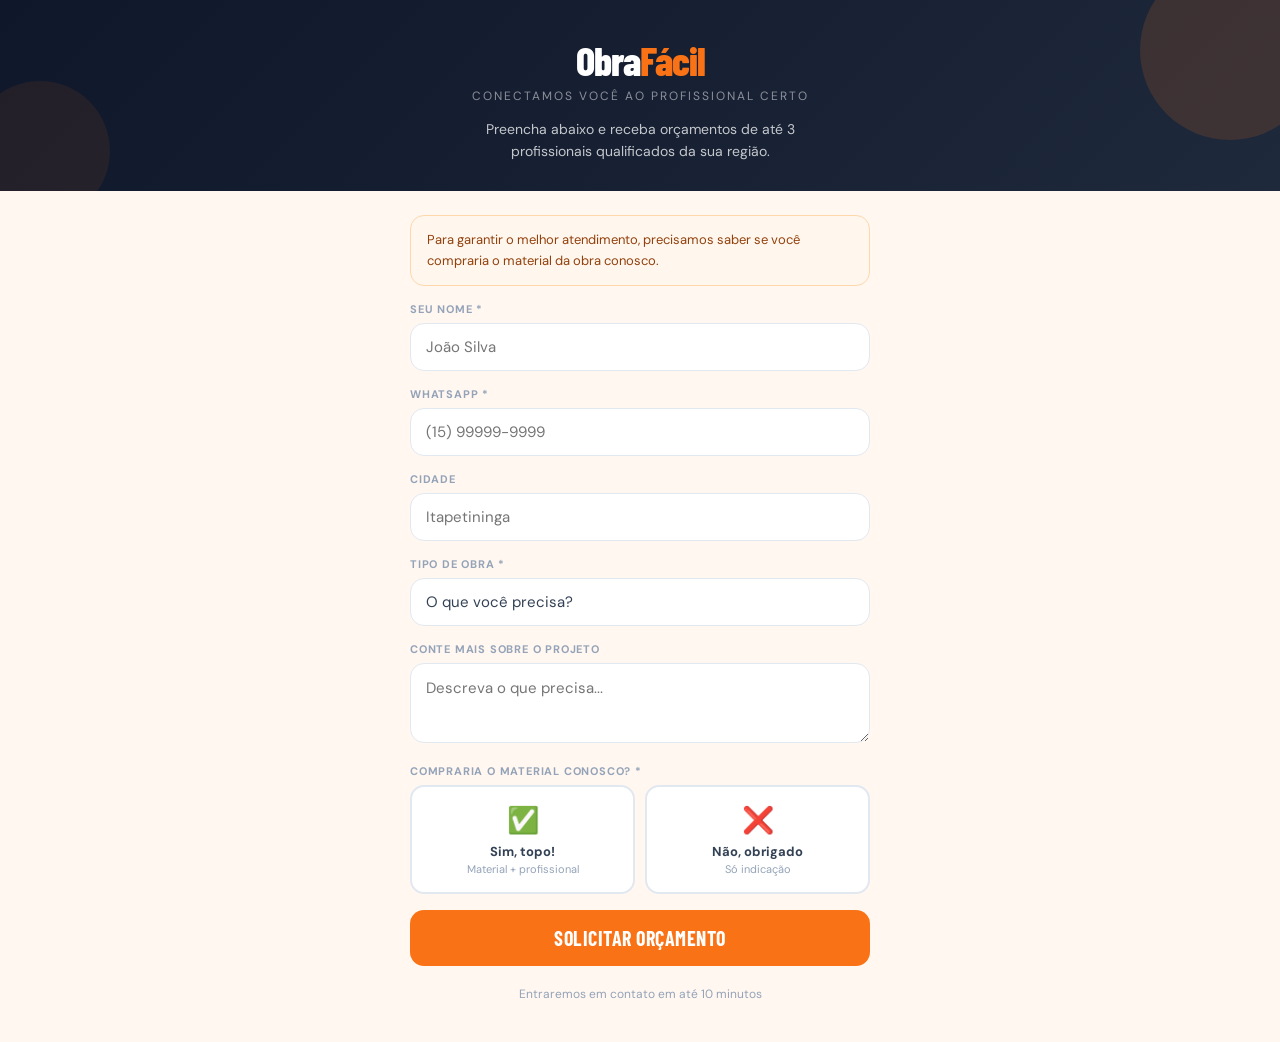
==== cliente.html @ 495074f6 "Rename index.html to cliente.html" ====
<!DOCTYPE html>
<html lang="pt-BR">
<head>
<meta charset="UTF-8">
<meta name="viewport" content="width=device-width, initial-scale=1.0, maximum-scale=1.0, user-scalable=no">
<meta name="mobile-web-app-capable" content="yes">
<meta name="apple-mobile-web-app-capable" content="yes">
<meta name="theme-color" content="#f97316">
<title>ObraFácil — Solicite seu Orçamento</title>
<link href="https://fonts.googleapis.com/css2?family=Barlow+Condensed:wght@600;700;800&family=DM+Sans:wght@400;500;600&display=swap" rel="stylesheet">
<style>
:root{
  --laranja:#f97316;--laranja2:#ea580c;--bg:#fff7f0;--branco:#ffffff;
  --azul:#0f172a;--borda:#e2e8f0;--texto:#334155;--muted:#94a3b8;
  --green:#16a34a;--red:#dc2626;--amber:#d97706;
  --r:14px;--H:'Barlow Condensed',sans-serif;--B:'DM Sans',sans-serif;
}
*{box-sizing:border-box;margin:0;padding:0;-webkit-tap-highlight-color:transparent}
html,body{min-height:100%;background:var(--bg);color:var(--texto);font-family:var(--B)}

/* ── TELAS ── */
.tela{display:none;min-height:100vh;flex-direction:column}
.tela.ativa{display:flex}

/* ══ TELA FORMULARIO ══ */
#tela-form{background:var(--bg)}
.form-hero{background:linear-gradient(135deg,var(--azul) 0%,#1e293b 100%);padding:36px 20px 28px;text-align:center;position:relative;overflow:hidden}
.form-hero::before{content:'';position:absolute;top:-40px;right:-40px;width:180px;height:180px;background:rgba(249,115,22,0.15);border-radius:50%}
.form-hero::after{content:'';position:absolute;bottom:-30px;left:-30px;width:140px;height:140px;background:rgba(249,115,22,0.08);border-radius:50%}
.hero-logo{font-family:var(--H);font-size:40px;font-weight:800;color:#fff;letter-spacing:-1px;position:relative}
.hero-logo span{color:var(--laranja)}
.hero-tag{font-size:12px;color:rgba(255,255,255,0.5);letter-spacing:2px;text-transform:uppercase;margin-top:4px;position:relative}
.hero-desc{font-size:14px;color:rgba(255,255,255,0.75);margin-top:14px;line-height:1.6;position:relative;max-width:320px;margin-left:auto;margin-right:auto}
.form-body{padding:24px 20px 40px;display:flex;flex-direction:column;gap:16px;max-width:500px;margin:0 auto;width:100%}
.fg label{display:block;font-size:11px;font-weight:700;color:var(--muted);text-transform:uppercase;letter-spacing:0.8px;margin-bottom:7px}
.fg input,.fg select,.fg textarea{width:100%;padding:13px 15px;border:1.5px solid var(--borda);border-radius:var(--r);font-size:15px;font-family:var(--B);color:var(--texto);background:var(--branco);transition:border-color 0.2s;-webkit-appearance:none}
.fg input:focus,.fg select:focus,.fg textarea:focus{outline:none;border-color:var(--laranja)}
.fg textarea{resize:vertical;min-height:80px;line-height:1.5}
.fg select option{background:var(--branco)}
.destaque{background:#fff7ed;border:1.5px solid #fed7aa;border-radius:var(--r);padding:14px 16px;font-size:13px;color:#92400e;line-height:1.6}
.opcoes-mat{display:grid;grid-template-columns:1fr 1fr;gap:10px;margin-top:6px}
.opc-btn{padding:16px 10px;border:2px solid var(--borda);border-radius:var(--r);background:var(--branco);cursor:pointer;text-align:center;transition:all 0.2s;font-family:var(--B)}
.opc-btn:active{transform:scale(0.97)}
.opc-btn.sim{border-color:var(--green);background:#f0fdf4}
.opc-btn.nao{border-color:var(--red);background:#fef2f2}
.opc-ico{font-size:26px;display:block;margin-bottom:6px}
.opc-lbl{font-size:13px;font-weight:700;color:var(--texto)}
.opc-sub{font-size:11px;color:var(--muted);margin-top:2px}
.btn-enviar{width:100%;padding:16px;background:var(--laranja);color:#fff;border:none;border-radius:var(--r);font-family:var(--H);font-size:20px;font-weight:700;cursor:pointer;letter-spacing:0.5px;transition:opacity 0.15s,transform 0.1s;display:flex;align-items:center;justify-content:center;gap:10px}
.btn-enviar:active{opacity:0.88;transform:scale(0.98)}
.btn-enviar:disabled{opacity:0.5;cursor:not-allowed}
.msg-err{background:#fef2f2;border:1px solid #fecaca;border-radius:10px;padding:12px 16px;font-size:13px;color:var(--red);font-weight:600;text-align:center;display:none}
.rodape-form{text-align:center;font-size:12px;color:var(--muted);margin-top:4px}

/* ══ TELA SUCESSO ══ */
#tela-ok{background:var(--branco);align-items:center;justify-content:center;padding:32px 24px;text-align:center}
.ok-ico{font-size:72px;margin-bottom:20px;animation:popIn 0.5s cubic-bezier(.2,0,.2,1)}
@keyframes popIn{from{transform:scale(0);opacity:0}to{transform:scale(1);opacity:1}}
.ok-titulo{font-family:var(--H);font-size:36px;font-weight:800;color:var(--azul);margin-bottom:10px}
.ok-desc{font-size:15px;color:var(--muted);line-height:1.7;margin-bottom:28px;max-width:320px}
.ok-card{background:#f0fdf4;border:1.5px solid #86efac;border-radius:18px;padding:20px;margin-bottom:24px;width:100%;max-width:360px;text-align:left}
.ok-card-titulo{font-family:var(--H);font-size:16px;font-weight:700;color:var(--green);margin-bottom:12px}
.ok-step{display:flex;align-items:flex-start;gap:12px;margin-bottom:10px}
.ok-step-num{width:26px;height:26px;background:var(--laranja);border-radius:50%;display:flex;align-items:center;justify-content:center;font-family:var(--H);font-size:14px;font-weight:800;color:#fff;flex-shrink:0}
.ok-step-txt{font-size:13px;color:var(--texto);line-height:1.5;padding-top:3px}
.btn-acomp{display:flex;align-items:center;justify-content:center;gap:8px;width:100%;max-width:360px;padding:15px;background:var(--laranja);color:#fff;border:none;border-radius:var(--r);font-family:var(--H);font-size:18px;font-weight:700;cursor:pointer;letter-spacing:0.3px;text-decoration:none;margin-bottom:12px}
.btn-novo{width:100%;max-width:360px;padding:13px;background:none;border:1.5px solid var(--borda);border-radius:var(--r);font-family:var(--B);font-size:14px;cursor:pointer;color:var(--muted)}

/* ══ TELA ACOMPANHAMENTO ══ */
#tela-acomp{background:var(--bg)}
.acomp-header{background:linear-gradient(135deg,var(--azul) 0%,#1e293b 100%);padding:24px 20px;display:flex;align-items:center;justify-content:space-between}
.acomp-logo{font-family:var(--H);font-size:24px;font-weight:800;color:#fff}
.acomp-logo span{color:var(--laranja)}
.btn-novo-lead{padding:8px 16px;background:rgba(255,255,255,0.1);border:1px solid rgba(255,255,255,0.2);border-radius:99px;font-size:12px;font-weight:600;color:#fff;cursor:pointer}
.acomp-body{padding:20px;display:flex;flex-direction:column;gap:14px;max-width:500px;margin:0 auto;width:100%}
.acomp-titulo{font-family:var(--H);font-size:28px;font-weight:800;color:var(--azul)}
.acomp-sub{font-size:13px;color:var(--muted);margin-top:2px}
.status-card{background:var(--branco);border:1.5px solid var(--borda);border-radius:18px;padding:20px}
.status-header{display:flex;align-items:center;justify-content:space-between;margin-bottom:16px}
.status-badge{padding:6px 14px;border-radius:99px;font-size:12px;font-weight:700}
.status-novo{background:#eff6ff;color:#1d4ed8}
.status-contato{background:#fff7ed;color:var(--amber)}
.status-fechado{background:#f0fdf4;color:var(--green)}
.timeline{display:flex;flex-direction:column;gap:0}
.tl-item{display:flex;gap:14px;padding-bottom:16px;position:relative}
.tl-item:last-child{padding-bottom:0}
.tl-item:not(:last-child)::before{content:'';position:absolute;left:15px;top:32px;width:2px;bottom:0;background:var(--borda)}
.tl-dot{width:32px;height:32px;border-radius:50%;display:flex;align-items:center;justify-content:center;font-size:16px;flex-shrink:0;border:2px solid var(--borda);background:var(--branco)}
.tl-dot.done{background:var(--green);border-color:var(--green)}
.tl-dot.active{background:var(--laranja);border-color:var(--laranja);animation:pulseDot 2s ease-in-out infinite}
@keyframes pulseDot{0%,100%{box-shadow:0 0 0 0 rgba(249,115,22,0.4)}50%{box-shadow:0 0 0 8px rgba(249,115,22,0)}}
.tl-info{flex:1;padding-top:5px}
.tl-titulo{font-size:14px;font-weight:600;color:var(--texto)}
.tl-desc{font-size:12px;color:var(--muted);margin-top:2px;line-height:1.5}
.prof-list{display:flex;flex-direction:column;gap:10px;margin-top:4px}
.prof-item{background:#f8fafc;border:1px solid var(--borda);border-radius:12px;padding:14px;display:flex;align-items:center;justify-content:space-between;gap:12px}
.prof-nome{font-size:14px;font-weight:600;color:var(--texto)}
.prof-tipo{font-size:12px;color:var(--muted)}
.aval-box{background:#fff7ed;border:1.5px solid #fed7aa;border-radius:var(--r);padding:16px}
.aval-titulo{font-family:var(--H);font-size:18px;font-weight:700;color:var(--amber);margin-bottom:12px}
.estrelas{display:flex;gap:8px;margin-bottom:14px;justify-content:center}
.estrela{font-size:36px;cursor:pointer;transition:transform 0.15s;opacity:0.3}
.estrela.on{opacity:1}
.estrela:hover{transform:scale(1.2)}
.btn-aval{width:100%;padding:13px;background:var(--laranja);color:#fff;border:none;border-radius:var(--r);font-family:var(--H);font-size:17px;font-weight:700;cursor:pointer}
.busca-box{background:var(--branco);border:1.5px solid var(--borda);border-radius:18px;padding:20px}
.busca-titulo{font-family:var(--H);font-size:20px;font-weight:700;color:var(--azul);margin-bottom:14px}

/* ── SPINNER ── */
.spin{display:inline-block;width:16px;height:16px;border:2.5px solid rgba(255,255,255,0.3);border-top-color:#fff;border-radius:50%;animation:spin 0.7s linear infinite;vertical-align:middle;margin-right:6px}
@keyframes spin{to{transform:rotate(360deg)}}
.big-spin{width:32px;height:32px;border:3px solid rgba(249,115,22,0.15);border-top-color:var(--laranja);border-radius:50%;animation:spin 0.8s linear infinite}
.ldg{display:flex;flex-direction:column;align-items:center;gap:12px;padding:40px 20px;color:var(--muted);font-size:13px}
</style>
</head>
<body>

<!-- ══ FORMULARIO ══ -->
<div class="tela ativa" id="tela-form">
  <div class="form-hero">
    <div class="hero-logo">Obra<span>Fácil</span></div>
    <div class="hero-tag">Conectamos você ao profissional certo</div>
    <div class="hero-desc">Preencha abaixo e receba orçamentos de até 3 profissionais qualificados da sua região.</div>
  </div>
  <div class="form-body">
    <div class="destaque">Para garantir o melhor atendimento, precisamos saber se você compraria o material da obra conosco.</div>
    <div class="fg"><label>Seu Nome *</label><input id="f-nome" type="text" placeholder="João Silva"></div>
    <div class="fg"><label>WhatsApp *</label><input id="f-tel" type="tel" placeholder="(15) 99999-9999" oninput="maskTel(this)"></div>
    <div class="fg"><label>Cidade</label><input id="f-cidade" placeholder="Itapetininga"></div>
    <div class="fg"><label>Tipo de Obra *</label>
      <select id="f-obra">
        <option value="">O que você precisa?</option>
        <option value="Construção">Construção</option>
        <option value="Pintura">Pintura</option>
        <option value="Elétrica">Elétrica</option>
        <option value="Hidráulica">Hidráulica</option>
        <option value="Paisagismo">Paisagismo</option>
        <option value="Reforma">Reforma</option>
      </select>
    </div>
    <div class="fg"><label>Conte mais sobre o projeto</label><textarea id="f-obs" placeholder="Descreva o que precisa..."></textarea></div>
    <div class="fg">
      <label>Compraria o material conosco? *</label>
      <div class="opcoes-mat">
        <div class="opc-btn" id="opc-sim" onclick="selMat('Sim')">
          <span class="opc-ico">✅</span>
          <div class="opc-lbl">Sim, topo!</div>
          <div class="opc-sub">Material + profissional</div>
        </div>
        <div class="opc-btn" id="opc-nao" onclick="selMat('Nao')">
          <span class="opc-ico">❌</span>
          <div class="opc-lbl">Não, obrigado</div>
          <div class="opc-sub">Só indicação</div>
        </div>
      </div>
    </div>
    <button class="btn-enviar" id="btn-enviar" onclick="enviarForm()">SOLICITAR ORÇAMENTO</button>
    <div class="msg-err" id="form-err"></div>
    <div class="rodape-form">Entraremos em contato em até 10 minutos</div>
  </div>
</div>

<!-- ══ SUCESSO ══ -->
<div class="tela" id="tela-ok">
  <div class="ok-ico">🎉</div>
  <div class="ok-titulo">Solicitação enviada!</div>
  <div class="ok-desc">Em breve você receberá o contato de profissionais qualificados no seu WhatsApp.</div>
  <div class="ok-card">
    <div class="ok-card-titulo">O que acontece agora:</div>
    <div class="ok-step"><div class="ok-step-num">1</div><div class="ok-step-txt">Profissionais da sua região são notificados agora</div></div>
    <div class="ok-step"><div class="ok-step-num">2</div><div class="ok-step-txt">Até 3 profissionais entrarão em contato pelo WhatsApp</div></div>
    <div class="ok-step"><div class="ok-step-num">3</div><div class="ok-step-txt">Compare os orçamentos e escolha o melhor</div></div>
  </div>
  <button class="btn-acomp" onclick="irAcomp()">📊 Acompanhar meu pedido</button>
  <button class="btn-novo" onclick="novoLead()">Fazer nova solicitação</button>
</div>

<!-- ══ ACOMPANHAMENTO ══ -->
<div class="tela" id="tela-acomp">
  <div class="acomp-header">
    <div class="acomp-logo">Obra<span>Fácil</span></div>
    <button class="btn-novo-lead" onclick="mostrarTela('form')">+ Nova solicitação</button>
  </div>
  <div class="acomp-body">
    <div>
      <div class="acomp-titulo">Meu Pedido</div>
      <div class="acomp-sub" id="acomp-sub">Acompanhe o status da sua solicitação</div>
    </div>
    <!-- Busca por telefone -->
    <div class="busca-box" id="busca-box">
      <div class="busca-titulo">Consultar pedido</div>
      <div class="fg"><label>Seu WhatsApp</label><input id="a-tel" type="tel" placeholder="(15) 99999-9999" oninput="maskTel(this)" onkeydown="if(event.key==='Enter')buscarPedido()"></div>
      <button class="btn-enviar" style="margin-top:10px;font-size:17px;padding:13px" onclick="buscarPedido()">CONSULTAR</button>
      <div class="msg-err" id="acomp-err" style="margin-top:10px"></div>
    </div>
    <!-- Status do lead -->
    <div id="acomp-status" style="display:none"></div>
  </div>
</div>

<script>
var SCRIPT='https://script.google.com/macros/s/AKfycbxTeyZZIdIml2DRufK8jCDe1ZP8g4bsgVuiV4FhuTQ0jw-x-qF_25GcPttYYjxAlzWt_Q/exec';
var matSel='';
var leadSalvo=null;
var notaAval=0;

function maskTel(input){
  var v=input.value.replace(/\D/g,'').substring(0,11);
  if(v.length>10) v=v.replace(/^(\d{2})(\d{5})(\d{4})$/,'($1) $2-$3');
  else if(v.length>6) v=v.replace(/^(\d{2})(\d{4})(\d*)$/,'($1) $2-$3');
  else if(v.length>2) v=v.replace(/^(\d{2})(\d*)$/,'($1) $2');
  input.value=v;
}

function mostrarTela(id){
  document.querySelectorAll('.tela').forEach(function(t){t.classList.remove('ativa');});
  document.getElementById('tela-'+id).classList.add('ativa');
  window.scrollTo(0,0);
}

function selMat(val){
  matSel=val;
  document.getElementById('opc-sim').className='opc-btn'+(val==='Sim'?' sim':'');
  document.getElementById('opc-nao').className='opc-btn'+(val==='Nao'?' nao':'');
}

function enviarForm(){
  var nome=document.getElementById('f-nome').value.trim();
  var tel=document.getElementById('f-tel').value.trim();
  var cidade=document.getElementById('f-cidade').value.trim();
  var obra=document.getElementById('f-obra').value;
  var obs=document.getElementById('f-obs').value.trim();
  var err=document.getElementById('form-err');
  err.style.display='none';
  if(!nome){err.textContent='Digite seu nome.';err.style.display='block';return;}
  if(tel.replace(/\D/g,'').length<10){err.textContent='WhatsApp invalido.';err.style.display='block';return;}
  if(!obra){err.textContent='Selecione o tipo de obra.';err.style.display='block';return;}
  if(!matSel){err.textContent='Responda se vai comprar o material conosco.';err.style.display='block';return;}
  var btn=document.getElementById('btn-enviar');
  btn.disabled=true; btn.innerHTML='<span class="spin"></span>Enviando...';
  var params=new URLSearchParams(window.location.search);
  var origem=params.get('utm_source')||params.get('origem')||'Formulario';
  google.script.run
    .withSuccessHandler(function(r){
      btn.disabled=false; btn.innerHTML='SOLICITAR ORCAMENTO';
      if(!r.sucesso){err.textContent=r.mensagem;err.style.display='block';return;}
      leadSalvo={nome:nome,telefone:tel,obra:obra};
      try{localStorage.setItem('of_lead',JSON.stringify(leadSalvo));}catch(e){}
      mostrarTela('ok');
    })
    .withFailureHandler(function(){
      btn.disabled=false; btn.innerHTML='SOLICITAR ORCAMENTO';
      err.textContent='Erro de conexao. Tente novamente.'; err.style.display='block';
    })
    .adicionarLeadPublico({nome:nome,telefone:tel,cidade:cidade,tipoObra:obra,observacoes:obs,compromisoMaterial:matSel,origem:origem});
}

function irAcomp(){
  if(leadSalvo) try{localStorage.setItem('of_lead',JSON.stringify(leadSalvo));}catch(e){}
  mostrarTela('acomp');
  if(leadSalvo&&leadSalvo.telefone){
    document.getElementById('a-tel').value=leadSalvo.telefone;
    buscarPedido();
  }
}

function novoLead(){
  leadSalvo=null; matSel='';
  document.getElementById('f-nome').value='';
  document.getElementById('f-tel').value='';
  document.getElementById('f-cidade').value='';
  document.getElementById('f-obra').value='';
  document.getElementById('f-obs').value='';
  document.getElementById('opc-sim').className='opc-btn';
  document.getElementById('opc-nao').className='opc-btn';
  mostrarTela('form');
}

function buscarPedido(){
  var tel=document.getElementById('a-tel').value.trim();
  var err=document.getElementById('acomp-err');
  err.style.display='none';
  if(tel.replace(/\D/g,'').length<10){err.textContent='Digite seu WhatsApp.';err.style.display='block';return;}
  var el=document.getElementById('acomp-status');
  el.innerHTML='<div class="ldg"><div class="big-spin"></div>Buscando seu pedido...</div>';
  el.style.display='block';
  document.getElementById('busca-box').style.display='none';
  google.script.run
    .withSuccessHandler(function(r){
      if(!r.sucesso||!r.lead){
        el.innerHTML='';
        document.getElementById('busca-box').style.display='block';
        err.textContent='Pedido nao encontrado. Verifique o numero.'; err.style.display='block';
        return;
      }
      renderAcomp(r.lead, r.profissionais||[]);
    })
    .withFailureHandler(function(){
      el.innerHTML='';
      document.getElementById('busca-box').style.display='block';
      err.textContent='Erro de conexao.'; err.style.display='block';
    })
    .getStatusLead(tel);
}

function renderAcomp(lead,profs){
  var el=document.getElementById('acomp-status');
  var status=String(lead.Status||'Novo').trim();
  var badgeCls=status==='Em contato'?'status-contato':status==='Obra Fechada'?'status-fechado':'status-novo';
  var qtd=parseInt(lead.Qtd_Desbloqueios||'0')||0;

  var tl1cls=qtd>0?'done':'active';
  var tl2cls=qtd>=2?'done':qtd===1?'active':'';
  var tl3cls=qtd>=3?'done':qtd>=2?'active':'';

  var profsHTML='';
  if(profs&&profs.length){
    profsHTML='<div class="prof-list">'+profs.map(function(p){
      return '<div class="prof-item"><div><div class="prof-nome">'+p.Nome+'</div><div class="prof-tipo">'+p.Profissao+'</div></div><span style="font-size:12px;color:var(--green);font-weight:600">Em contato</span></div>';
    }).join('')+'</div>';
  }

  var avalHTML='';
  if(status==='Obra Fechada'&&!lead.avaliado){
    avalHTML='<div class="aval-box">'+
      '<div class="aval-titulo">Como foi a experiencia?</div>'+
      '<div class="estrelas" id="estrelas">'+
        [1,2,3,4,5].map(function(n){return '<span class="estrela" onclick="selecionarEstrela('+n+')">⭐</span>';}).join('')+
      '</div>'+
      '<textarea id="aval-obs" placeholder="Conte como foi a obra (opcional)" style="width:100%;padding:10px;border:1.5px solid var(--borda);border-radius:10px;font-family:var(--B);font-size:13px;resize:none;margin-bottom:12px;min-height:70px"></textarea>'+
      '<button class="btn-aval" onclick="enviarAvaliacao(\''+lead.ID_Lead+'\')">ENVIAR AVALIACAO</button>'+
      '</div>';
  }

  el.innerHTML='<div class="status-card">'+
    '<div class="status-header">'+
    '<div><div style="font-family:var(--H);font-size:20px;font-weight:700;color:var(--azul)">'+(lead.Tipo_Obra||'')+'</div>'+
    '<div style="font-size:12px;color:var(--muted);margin-top:2px">📍 '+(lead.Cidade||'')+' · '+formatData(lead.Data_Entrada)+'</div></div>'+
    '<span class="status-badge '+badgeCls+'">'+status+'</span>'+
    '</div>'+
    '<div class="timeline">'+
    '<div class="tl-item"><div class="tl-dot done">✓</div><div class="tl-info"><div class="tl-titulo">Solicitação recebida</div><div class="tl-desc">Seu pedido foi registrado com sucesso</div></div></div>'+
    '<div class="tl-item"><div class="tl-dot '+tl1cls+'">'+(qtd>0?'✓':'1')+'</div><div class="tl-info"><div class="tl-titulo">Profissional notificado</div><div class="tl-desc">'+qtd+' de 3 profissionais acessaram seu pedido</div>'+profsHTML+'</div></div>'+
    '<div class="tl-item"><div class="tl-dot '+(qtd>=2?tl2cls:'')+'">2</div><div class="tl-info"><div class="tl-titulo">Em contato</div><div class="tl-desc">Profissionais entrarão em contato pelo WhatsApp</div></div></div>'+
    '<div class="tl-item"><div class="tl-dot '+(status==='Obra Fechada'?'done':'')+'">🏗️</div><div class="tl-info"><div class="tl-titulo">Obra fechada</div><div class="tl-desc">'+( status==='Obra Fechada'?'Parabens! Obra confirmada.':'Escolha o melhor orçamento')+'</div></div></div>'+
    '</div>'+
    '</div>'+
    avalHTML+
    '<button class="btn-enviar" style="margin-top:14px;font-size:16px;padding:13px" onclick="document.getElementById(\'acomp-status\').style.display=\'none\';document.getElementById(\'busca-box\').style.display=\'block\'">🔍 Consultar outro pedido</button>';
}

function formatData(d){
  if(!d) return '--';
  try{return new Date(d).toLocaleDateString('pt-BR');}catch(e){return String(d).substring(0,10);}
}

function selecionarEstrela(n){
  notaAval=n;
  document.querySelectorAll('.estrela').forEach(function(el,i){
    el.classList.toggle('on',i<n);
  });
}

function enviarAvaliacao(idLead){
  if(notaAval===0){alert('Selecione uma nota de 1 a 5.');return;}
  var obs=document.getElementById('aval-obs').value.trim();
  google.script.run
    .withSuccessHandler(function(r){
      if(r.sucesso){
        var box=document.querySelector('.aval-box');
        if(box) box.innerHTML='<div style="text-align:center;padding:20px;color:var(--green);font-family:var(--H);font-size:20px;font-weight:700">Obrigado pela avaliacao!</div>';
      }
    })
    .withFailureHandler(function(){})
    .registrarAvaliacaoCliente(idLead,notaAval,obs);
}

// Verifica se tem lead salvo ao carregar
window.addEventListener('load',function(){
  try{
    var params=new URLSearchParams(window.location.search);
    if(params.get('acomp')==='1'){mostrarTela('acomp');return;}
    var saved=localStorage.getItem('of_lead');
    if(saved){leadSalvo=JSON.parse(saved);}
  }catch(e){}
});
</script>
</body>
</html>
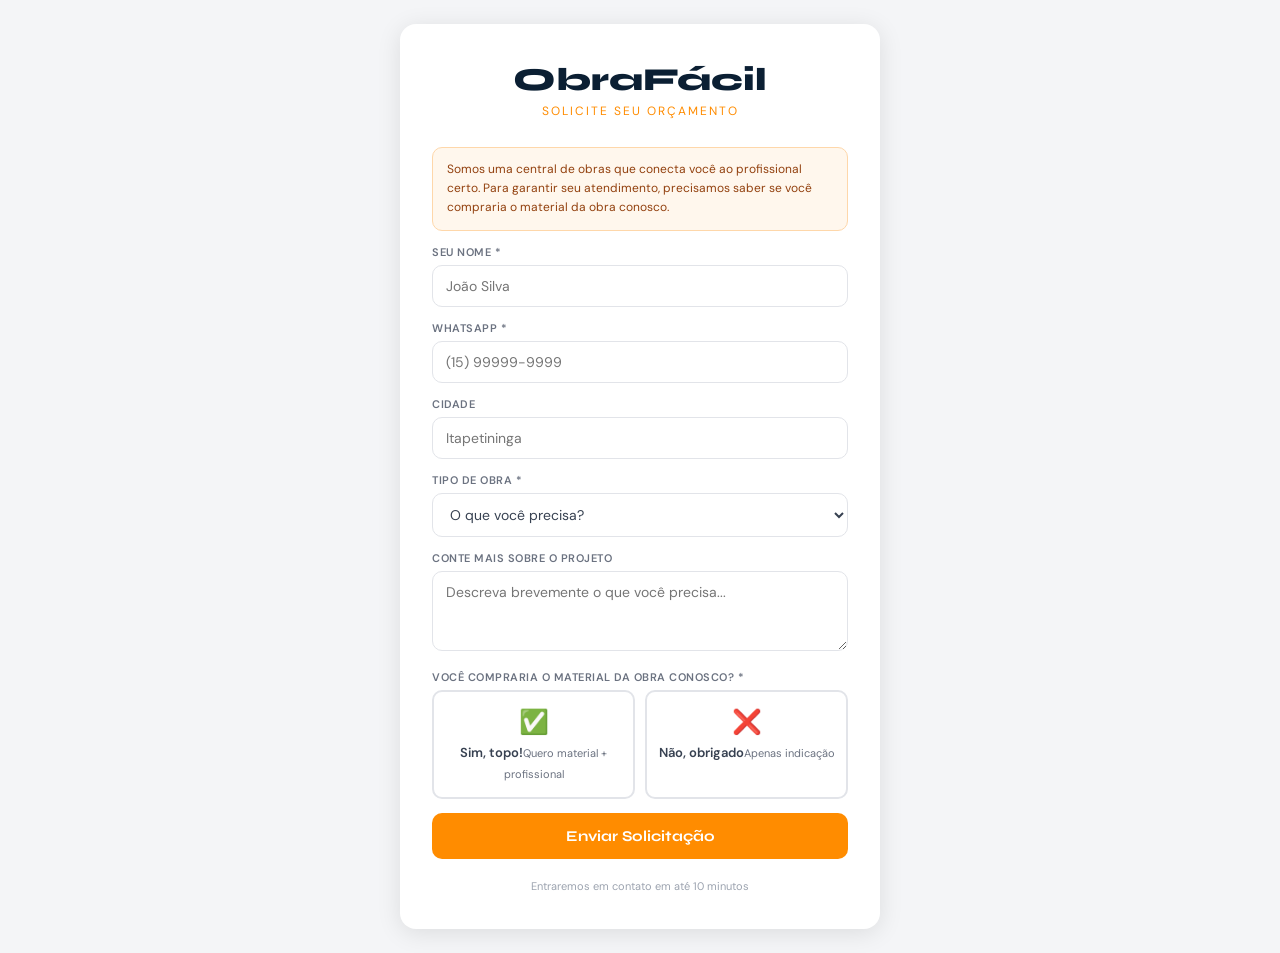
==== commit b385725e: "Add files via upload" ====
--- a/cliente.html
+++ b/cliente.html
@@ -1,389 +1,154 @@
-<!DOCTYPE html>
-<html lang="pt-BR">
-<head>
-<meta charset="UTF-8">
-<meta name="viewport" content="width=device-width, initial-scale=1.0, maximum-scale=1.0, user-scalable=no">
-<meta name="mobile-web-app-capable" content="yes">
-<meta name="apple-mobile-web-app-capable" content="yes">
-<meta name="theme-color" content="#f97316">
-<title>ObraFácil — Solicite seu Orçamento</title>
-<link href="https://fonts.googleapis.com/css2?family=Barlow+Condensed:wght@600;700;800&family=DM+Sans:wght@400;500;600&display=swap" rel="stylesheet">
-<style>
-:root{
-  --laranja:#f97316;--laranja2:#ea580c;--bg:#fff7f0;--branco:#ffffff;
-  --azul:#0f172a;--borda:#e2e8f0;--texto:#334155;--muted:#94a3b8;
-  --green:#16a34a;--red:#dc2626;--amber:#d97706;
-  --r:14px;--H:'Barlow Condensed',sans-serif;--B:'DM Sans',sans-serif;
-}
-*{box-sizing:border-box;margin:0;padding:0;-webkit-tap-highlight-color:transparent}
-html,body{min-height:100%;background:var(--bg);color:var(--texto);font-family:var(--B)}
-
-/* ── TELAS ── */
-.tela{display:none;min-height:100vh;flex-direction:column}
-.tela.ativa{display:flex}
-
-/* ══ TELA FORMULARIO ══ */
-#tela-form{background:var(--bg)}
-.form-hero{background:linear-gradient(135deg,var(--azul) 0%,#1e293b 100%);padding:36px 20px 28px;text-align:center;position:relative;overflow:hidden}
-.form-hero::before{content:'';position:absolute;top:-40px;right:-40px;width:180px;height:180px;background:rgba(249,115,22,0.15);border-radius:50%}
-.form-hero::after{content:'';position:absolute;bottom:-30px;left:-30px;width:140px;height:140px;background:rgba(249,115,22,0.08);border-radius:50%}
-.hero-logo{font-family:var(--H);font-size:40px;font-weight:800;color:#fff;letter-spacing:-1px;position:relative}
-.hero-logo span{color:var(--laranja)}
-.hero-tag{font-size:12px;color:rgba(255,255,255,0.5);letter-spacing:2px;text-transform:uppercase;margin-top:4px;position:relative}
-.hero-desc{font-size:14px;color:rgba(255,255,255,0.75);margin-top:14px;line-height:1.6;position:relative;max-width:320px;margin-left:auto;margin-right:auto}
-.form-body{padding:24px 20px 40px;display:flex;flex-direction:column;gap:16px;max-width:500px;margin:0 auto;width:100%}
-.fg label{display:block;font-size:11px;font-weight:700;color:var(--muted);text-transform:uppercase;letter-spacing:0.8px;margin-bottom:7px}
-.fg input,.fg select,.fg textarea{width:100%;padding:13px 15px;border:1.5px solid var(--borda);border-radius:var(--r);font-size:15px;font-family:var(--B);color:var(--texto);background:var(--branco);transition:border-color 0.2s;-webkit-appearance:none}
-.fg input:focus,.fg select:focus,.fg textarea:focus{outline:none;border-color:var(--laranja)}
-.fg textarea{resize:vertical;min-height:80px;line-height:1.5}
-.fg select option{background:var(--branco)}
-.destaque{background:#fff7ed;border:1.5px solid #fed7aa;border-radius:var(--r);padding:14px 16px;font-size:13px;color:#92400e;line-height:1.6}
-.opcoes-mat{display:grid;grid-template-columns:1fr 1fr;gap:10px;margin-top:6px}
-.opc-btn{padding:16px 10px;border:2px solid var(--borda);border-radius:var(--r);background:var(--branco);cursor:pointer;text-align:center;transition:all 0.2s;font-family:var(--B)}
-.opc-btn:active{transform:scale(0.97)}
-.opc-btn.sim{border-color:var(--green);background:#f0fdf4}
-.opc-btn.nao{border-color:var(--red);background:#fef2f2}
-.opc-ico{font-size:26px;display:block;margin-bottom:6px}
-.opc-lbl{font-size:13px;font-weight:700;color:var(--texto)}
-.opc-sub{font-size:11px;color:var(--muted);margin-top:2px}
-.btn-enviar{width:100%;padding:16px;background:var(--laranja);color:#fff;border:none;border-radius:var(--r);font-family:var(--H);font-size:20px;font-weight:700;cursor:pointer;letter-spacing:0.5px;transition:opacity 0.15s,transform 0.1s;display:flex;align-items:center;justify-content:center;gap:10px}
-.btn-enviar:active{opacity:0.88;transform:scale(0.98)}
-.btn-enviar:disabled{opacity:0.5;cursor:not-allowed}
-.msg-err{background:#fef2f2;border:1px solid #fecaca;border-radius:10px;padding:12px 16px;font-size:13px;color:var(--red);font-weight:600;text-align:center;display:none}
-.rodape-form{text-align:center;font-size:12px;color:var(--muted);margin-top:4px}
-
-/* ══ TELA SUCESSO ══ */
-#tela-ok{background:var(--branco);align-items:center;justify-content:center;padding:32px 24px;text-align:center}
-.ok-ico{font-size:72px;margin-bottom:20px;animation:popIn 0.5s cubic-bezier(.2,0,.2,1)}
-@keyframes popIn{from{transform:scale(0);opacity:0}to{transform:scale(1);opacity:1}}
-.ok-titulo{font-family:var(--H);font-size:36px;font-weight:800;color:var(--azul);margin-bottom:10px}
-.ok-desc{font-size:15px;color:var(--muted);line-height:1.7;margin-bottom:28px;max-width:320px}
-.ok-card{background:#f0fdf4;border:1.5px solid #86efac;border-radius:18px;padding:20px;margin-bottom:24px;width:100%;max-width:360px;text-align:left}
-.ok-card-titulo{font-family:var(--H);font-size:16px;font-weight:700;color:var(--green);margin-bottom:12px}
-.ok-step{display:flex;align-items:flex-start;gap:12px;margin-bottom:10px}
-.ok-step-num{width:26px;height:26px;background:var(--laranja);border-radius:50%;display:flex;align-items:center;justify-content:center;font-family:var(--H);font-size:14px;font-weight:800;color:#fff;flex-shrink:0}
-.ok-step-txt{font-size:13px;color:var(--texto);line-height:1.5;padding-top:3px}
-.btn-acomp{display:flex;align-items:center;justify-content:center;gap:8px;width:100%;max-width:360px;padding:15px;background:var(--laranja);color:#fff;border:none;border-radius:var(--r);font-family:var(--H);font-size:18px;font-weight:700;cursor:pointer;letter-spacing:0.3px;text-decoration:none;margin-bottom:12px}
-.btn-novo{width:100%;max-width:360px;padding:13px;background:none;border:1.5px solid var(--borda);border-radius:var(--r);font-family:var(--B);font-size:14px;cursor:pointer;color:var(--muted)}
-
-/* ══ TELA ACOMPANHAMENTO ══ */
-#tela-acomp{background:var(--bg)}
-.acomp-header{background:linear-gradient(135deg,var(--azul) 0%,#1e293b 100%);padding:24px 20px;display:flex;align-items:center;justify-content:space-between}
-.acomp-logo{font-family:var(--H);font-size:24px;font-weight:800;color:#fff}
-.acomp-logo span{color:var(--laranja)}
-.btn-novo-lead{padding:8px 16px;background:rgba(255,255,255,0.1);border:1px solid rgba(255,255,255,0.2);border-radius:99px;font-size:12px;font-weight:600;color:#fff;cursor:pointer}
-.acomp-body{padding:20px;display:flex;flex-direction:column;gap:14px;max-width:500px;margin:0 auto;width:100%}
-.acomp-titulo{font-family:var(--H);font-size:28px;font-weight:800;color:var(--azul)}
-.acomp-sub{font-size:13px;color:var(--muted);margin-top:2px}
-.status-card{background:var(--branco);border:1.5px solid var(--borda);border-radius:18px;padding:20px}
-.status-header{display:flex;align-items:center;justify-content:space-between;margin-bottom:16px}
-.status-badge{padding:6px 14px;border-radius:99px;font-size:12px;font-weight:700}
-.status-novo{background:#eff6ff;color:#1d4ed8}
-.status-contato{background:#fff7ed;color:var(--amber)}
-.status-fechado{background:#f0fdf4;color:var(--green)}
-.timeline{display:flex;flex-direction:column;gap:0}
-.tl-item{display:flex;gap:14px;padding-bottom:16px;position:relative}
-.tl-item:last-child{padding-bottom:0}
-.tl-item:not(:last-child)::before{content:'';position:absolute;left:15px;top:32px;width:2px;bottom:0;background:var(--borda)}
-.tl-dot{width:32px;height:32px;border-radius:50%;display:flex;align-items:center;justify-content:center;font-size:16px;flex-shrink:0;border:2px solid var(--borda);background:var(--branco)}
-.tl-dot.done{background:var(--green);border-color:var(--green)}
-.tl-dot.active{background:var(--laranja);border-color:var(--laranja);animation:pulseDot 2s ease-in-out infinite}
-@keyframes pulseDot{0%,100%{box-shadow:0 0 0 0 rgba(249,115,22,0.4)}50%{box-shadow:0 0 0 8px rgba(249,115,22,0)}}
-.tl-info{flex:1;padding-top:5px}
-.tl-titulo{font-size:14px;font-weight:600;color:var(--texto)}
-.tl-desc{font-size:12px;color:var(--muted);margin-top:2px;line-height:1.5}
-.prof-list{display:flex;flex-direction:column;gap:10px;margin-top:4px}
-.prof-item{background:#f8fafc;border:1px solid var(--borda);border-radius:12px;padding:14px;display:flex;align-items:center;justify-content:space-between;gap:12px}
-.prof-nome{font-size:14px;font-weight:600;color:var(--texto)}
-.prof-tipo{font-size:12px;color:var(--muted)}
-.aval-box{background:#fff7ed;border:1.5px solid #fed7aa;border-radius:var(--r);padding:16px}
-.aval-titulo{font-family:var(--H);font-size:18px;font-weight:700;color:var(--amber);margin-bottom:12px}
-.estrelas{display:flex;gap:8px;margin-bottom:14px;justify-content:center}
-.estrela{font-size:36px;cursor:pointer;transition:transform 0.15s;opacity:0.3}
-.estrela.on{opacity:1}
-.estrela:hover{transform:scale(1.2)}
-.btn-aval{width:100%;padding:13px;background:var(--laranja);color:#fff;border:none;border-radius:var(--r);font-family:var(--H);font-size:17px;font-weight:700;cursor:pointer}
-.busca-box{background:var(--branco);border:1.5px solid var(--borda);border-radius:18px;padding:20px}
-.busca-titulo{font-family:var(--H);font-size:20px;font-weight:700;color:var(--azul);margin-bottom:14px}
-
-/* ── SPINNER ── */
-.spin{display:inline-block;width:16px;height:16px;border:2.5px solid rgba(255,255,255,0.3);border-top-color:#fff;border-radius:50%;animation:spin 0.7s linear infinite;vertical-align:middle;margin-right:6px}
-@keyframes spin{to{transform:rotate(360deg)}}
-.big-spin{width:32px;height:32px;border:3px solid rgba(249,115,22,0.15);border-top-color:var(--laranja);border-radius:50%;animation:spin 0.8s linear infinite}
-.ldg{display:flex;flex-direction:column;align-items:center;gap:12px;padding:40px 20px;color:var(--muted);font-size:13px}
-</style>
-</head>
-<body>
-
-<!-- ══ FORMULARIO ══ -->
-<div class="tela ativa" id="tela-form">
-  <div class="form-hero">
-    <div class="hero-logo">Obra<span>Fácil</span></div>
-    <div class="hero-tag">Conectamos você ao profissional certo</div>
-    <div class="hero-desc">Preencha abaixo e receba orçamentos de até 3 profissionais qualificados da sua região.</div>
-  </div>
-  <div class="form-body">
-    <div class="destaque">Para garantir o melhor atendimento, precisamos saber se você compraria o material da obra conosco.</div>
-    <div class="fg"><label>Seu Nome *</label><input id="f-nome" type="text" placeholder="João Silva"></div>
-    <div class="fg"><label>WhatsApp *</label><input id="f-tel" type="tel" placeholder="(15) 99999-9999" oninput="maskTel(this)"></div>
-    <div class="fg"><label>Cidade</label><input id="f-cidade" placeholder="Itapetininga"></div>
-    <div class="fg"><label>Tipo de Obra *</label>
-      <select id="f-obra">
-        <option value="">O que você precisa?</option>
-        <option value="Construção">Construção</option>
-        <option value="Pintura">Pintura</option>
-        <option value="Elétrica">Elétrica</option>
-        <option value="Hidráulica">Hidráulica</option>
-        <option value="Paisagismo">Paisagismo</option>
-        <option value="Reforma">Reforma</option>
-      </select>
-    </div>
-    <div class="fg"><label>Conte mais sobre o projeto</label><textarea id="f-obs" placeholder="Descreva o que precisa..."></textarea></div>
-    <div class="fg">
-      <label>Compraria o material conosco? *</label>
-      <div class="opcoes-mat">
-        <div class="opc-btn" id="opc-sim" onclick="selMat('Sim')">
-          <span class="opc-ico">✅</span>
-          <div class="opc-lbl">Sim, topo!</div>
-          <div class="opc-sub">Material + profissional</div>
-        </div>
-        <div class="opc-btn" id="opc-nao" onclick="selMat('Nao')">
-          <span class="opc-ico">❌</span>
-          <div class="opc-lbl">Não, obrigado</div>
-          <div class="opc-sub">Só indicação</div>
-        </div>
-      </div>
-    </div>
-    <button class="btn-enviar" id="btn-enviar" onclick="enviarForm()">SOLICITAR ORÇAMENTO</button>
-    <div class="msg-err" id="form-err"></div>
-    <div class="rodape-form">Entraremos em contato em até 10 minutos</div>
-  </div>
-</div>
-
-<!-- ══ SUCESSO ══ -->
-<div class="tela" id="tela-ok">
-  <div class="ok-ico">🎉</div>
-  <div class="ok-titulo">Solicitação enviada!</div>
-  <div class="ok-desc">Em breve você receberá o contato de profissionais qualificados no seu WhatsApp.</div>
-  <div class="ok-card">
-    <div class="ok-card-titulo">O que acontece agora:</div>
-    <div class="ok-step"><div class="ok-step-num">1</div><div class="ok-step-txt">Profissionais da sua região são notificados agora</div></div>
-    <div class="ok-step"><div class="ok-step-num">2</div><div class="ok-step-txt">Até 3 profissionais entrarão em contato pelo WhatsApp</div></div>
-    <div class="ok-step"><div class="ok-step-num">3</div><div class="ok-step-txt">Compare os orçamentos e escolha o melhor</div></div>
-  </div>
-  <button class="btn-acomp" onclick="irAcomp()">📊 Acompanhar meu pedido</button>
-  <button class="btn-novo" onclick="novoLead()">Fazer nova solicitação</button>
-</div>
-
-<!-- ══ ACOMPANHAMENTO ══ -->
-<div class="tela" id="tela-acomp">
-  <div class="acomp-header">
-    <div class="acomp-logo">Obra<span>Fácil</span></div>
-    <button class="btn-novo-lead" onclick="mostrarTela('form')">+ Nova solicitação</button>
-  </div>
-  <div class="acomp-body">
-    <div>
-      <div class="acomp-titulo">Meu Pedido</div>
-      <div class="acomp-sub" id="acomp-sub">Acompanhe o status da sua solicitação</div>
-    </div>
-    <!-- Busca por telefone -->
-    <div class="busca-box" id="busca-box">
-      <div class="busca-titulo">Consultar pedido</div>
-      <div class="fg"><label>Seu WhatsApp</label><input id="a-tel" type="tel" placeholder="(15) 99999-9999" oninput="maskTel(this)" onkeydown="if(event.key==='Enter')buscarPedido()"></div>
-      <button class="btn-enviar" style="margin-top:10px;font-size:17px;padding:13px" onclick="buscarPedido()">CONSULTAR</button>
-      <div class="msg-err" id="acomp-err" style="margin-top:10px"></div>
-    </div>
-    <!-- Status do lead -->
-    <div id="acomp-status" style="display:none"></div>
-  </div>
-</div>
-
-<script>
-var SCRIPT='https://script.google.com/macros/s/AKfycbxTeyZZIdIml2DRufK8jCDe1ZP8g4bsgVuiV4FhuTQ0jw-x-qF_25GcPttYYjxAlzWt_Q/exec';
-var matSel='';
-var leadSalvo=null;
-var notaAval=0;
-
-function maskTel(input){
-  var v=input.value.replace(/\D/g,'').substring(0,11);
-  if(v.length>10) v=v.replace(/^(\d{2})(\d{5})(\d{4})$/,'($1) $2-$3');
-  else if(v.length>6) v=v.replace(/^(\d{2})(\d{4})(\d*)$/,'($1) $2-$3');
-  else if(v.length>2) v=v.replace(/^(\d{2})(\d*)$/,'($1) $2');
-  input.value=v;
-}
-
-function mostrarTela(id){
-  document.querySelectorAll('.tela').forEach(function(t){t.classList.remove('ativa');});
-  document.getElementById('tela-'+id).classList.add('ativa');
-  window.scrollTo(0,0);
-}
-
-function selMat(val){
-  matSel=val;
-  document.getElementById('opc-sim').className='opc-btn'+(val==='Sim'?' sim':'');
-  document.getElementById('opc-nao').className='opc-btn'+(val==='Nao'?' nao':'');
-}
-
-function enviarForm(){
-  var nome=document.getElementById('f-nome').value.trim();
-  var tel=document.getElementById('f-tel').value.trim();
-  var cidade=document.getElementById('f-cidade').value.trim();
-  var obra=document.getElementById('f-obra').value;
-  var obs=document.getElementById('f-obs').value.trim();
-  var err=document.getElementById('form-err');
-  err.style.display='none';
-  if(!nome){err.textContent='Digite seu nome.';err.style.display='block';return;}
-  if(tel.replace(/\D/g,'').length<10){err.textContent='WhatsApp invalido.';err.style.display='block';return;}
-  if(!obra){err.textContent='Selecione o tipo de obra.';err.style.display='block';return;}
-  if(!matSel){err.textContent='Responda se vai comprar o material conosco.';err.style.display='block';return;}
-  var btn=document.getElementById('btn-enviar');
-  btn.disabled=true; btn.innerHTML='<span class="spin"></span>Enviando...';
-  var params=new URLSearchParams(window.location.search);
-  var origem=params.get('utm_source')||params.get('origem')||'Formulario';
-  google.script.run
-    .withSuccessHandler(function(r){
-      btn.disabled=false; btn.innerHTML='SOLICITAR ORCAMENTO';
-      if(!r.sucesso){err.textContent=r.mensagem;err.style.display='block';return;}
-      leadSalvo={nome:nome,telefone:tel,obra:obra};
-      try{localStorage.setItem('of_lead',JSON.stringify(leadSalvo));}catch(e){}
-      mostrarTela('ok');
-    })
-    .withFailureHandler(function(){
-      btn.disabled=false; btn.innerHTML='SOLICITAR ORCAMENTO';
-      err.textContent='Erro de conexao. Tente novamente.'; err.style.display='block';
-    })
-    .adicionarLeadPublico({nome:nome,telefone:tel,cidade:cidade,tipoObra:obra,observacoes:obs,compromisoMaterial:matSel,origem:origem});
-}
-
-function irAcomp(){
-  if(leadSalvo) try{localStorage.setItem('of_lead',JSON.stringify(leadSalvo));}catch(e){}
-  mostrarTela('acomp');
-  if(leadSalvo&&leadSalvo.telefone){
-    document.getElementById('a-tel').value=leadSalvo.telefone;
-    buscarPedido();
-  }
-}
-
-function novoLead(){
-  leadSalvo=null; matSel='';
-  document.getElementById('f-nome').value='';
-  document.getElementById('f-tel').value='';
-  document.getElementById('f-cidade').value='';
-  document.getElementById('f-obra').value='';
-  document.getElementById('f-obs').value='';
-  document.getElementById('opc-sim').className='opc-btn';
-  document.getElementById('opc-nao').className='opc-btn';
-  mostrarTela('form');
-}
-
-function buscarPedido(){
-  var tel=document.getElementById('a-tel').value.trim();
-  var err=document.getElementById('acomp-err');
-  err.style.display='none';
-  if(tel.replace(/\D/g,'').length<10){err.textContent='Digite seu WhatsApp.';err.style.display='block';return;}
-  var el=document.getElementById('acomp-status');
-  el.innerHTML='<div class="ldg"><div class="big-spin"></div>Buscando seu pedido...</div>';
-  el.style.display='block';
-  document.getElementById('busca-box').style.display='none';
-  google.script.run
-    .withSuccessHandler(function(r){
-      if(!r.sucesso||!r.lead){
-        el.innerHTML='';
-        document.getElementById('busca-box').style.display='block';
-        err.textContent='Pedido nao encontrado. Verifique o numero.'; err.style.display='block';
-        return;
-      }
-      renderAcomp(r.lead, r.profissionais||[]);
-    })
-    .withFailureHandler(function(){
-      el.innerHTML='';
-      document.getElementById('busca-box').style.display='block';
-      err.textContent='Erro de conexao.'; err.style.display='block';
-    })
-    .getStatusLead(tel);
-}
-
-function renderAcomp(lead,profs){
-  var el=document.getElementById('acomp-status');
-  var status=String(lead.Status||'Novo').trim();
-  var badgeCls=status==='Em contato'?'status-contato':status==='Obra Fechada'?'status-fechado':'status-novo';
-  var qtd=parseInt(lead.Qtd_Desbloqueios||'0')||0;
-
-  var tl1cls=qtd>0?'done':'active';
-  var tl2cls=qtd>=2?'done':qtd===1?'active':'';
-  var tl3cls=qtd>=3?'done':qtd>=2?'active':'';
-
-  var profsHTML='';
-  if(profs&&profs.length){
-    profsHTML='<div class="prof-list">'+profs.map(function(p){
-      return '<div class="prof-item"><div><div class="prof-nome">'+p.Nome+'</div><div class="prof-tipo">'+p.Profissao+'</div></div><span style="font-size:12px;color:var(--green);font-weight:600">Em contato</span></div>';
-    }).join('')+'</div>';
-  }
-
-  var avalHTML='';
-  if(status==='Obra Fechada'&&!lead.avaliado){
-    avalHTML='<div class="aval-box">'+
-      '<div class="aval-titulo">Como foi a experiencia?</div>'+
-      '<div class="estrelas" id="estrelas">'+
-        [1,2,3,4,5].map(function(n){return '<span class="estrela" onclick="selecionarEstrela('+n+')">⭐</span>';}).join('')+
-      '</div>'+
-      '<textarea id="aval-obs" placeholder="Conte como foi a obra (opcional)" style="width:100%;padding:10px;border:1.5px solid var(--borda);border-radius:10px;font-family:var(--B);font-size:13px;resize:none;margin-bottom:12px;min-height:70px"></textarea>'+
-      '<button class="btn-aval" onclick="enviarAvaliacao(\''+lead.ID_Lead+'\')">ENVIAR AVALIACAO</button>'+
-      '</div>';
-  }
-
-  el.innerHTML='<div class="status-card">'+
-    '<div class="status-header">'+
-    '<div><div style="font-family:var(--H);font-size:20px;font-weight:700;color:var(--azul)">'+(lead.Tipo_Obra||'')+'</div>'+
-    '<div style="font-size:12px;color:var(--muted);margin-top:2px">📍 '+(lead.Cidade||'')+' · '+formatData(lead.Data_Entrada)+'</div></div>'+
-    '<span class="status-badge '+badgeCls+'">'+status+'</span>'+
-    '</div>'+
-    '<div class="timeline">'+
-    '<div class="tl-item"><div class="tl-dot done">✓</div><div class="tl-info"><div class="tl-titulo">Solicitação recebida</div><div class="tl-desc">Seu pedido foi registrado com sucesso</div></div></div>'+
-    '<div class="tl-item"><div class="tl-dot '+tl1cls+'">'+(qtd>0?'✓':'1')+'</div><div class="tl-info"><div class="tl-titulo">Profissional notificado</div><div class="tl-desc">'+qtd+' de 3 profissionais acessaram seu pedido</div>'+profsHTML+'</div></div>'+
-    '<div class="tl-item"><div class="tl-dot '+(qtd>=2?tl2cls:'')+'">2</div><div class="tl-info"><div class="tl-titulo">Em contato</div><div class="tl-desc">Profissionais entrarão em contato pelo WhatsApp</div></div></div>'+
-    '<div class="tl-item"><div class="tl-dot '+(status==='Obra Fechada'?'done':'')+'">🏗️</div><div class="tl-info"><div class="tl-titulo">Obra fechada</div><div class="tl-desc">'+( status==='Obra Fechada'?'Parabens! Obra confirmada.':'Escolha o melhor orçamento')+'</div></div></div>'+
-    '</div>'+
-    '</div>'+
-    avalHTML+
-    '<button class="btn-enviar" style="margin-top:14px;font-size:16px;padding:13px" onclick="document.getElementById(\'acomp-status\').style.display=\'none\';document.getElementById(\'busca-box\').style.display=\'block\'">🔍 Consultar outro pedido</button>';
-}
-
-function formatData(d){
-  if(!d) return '--';
-  try{return new Date(d).toLocaleDateString('pt-BR');}catch(e){return String(d).substring(0,10);}
-}
-
-function selecionarEstrela(n){
-  notaAval=n;
-  document.querySelectorAll('.estrela').forEach(function(el,i){
-    el.classList.toggle('on',i<n);
-  });
-}
-
-function enviarAvaliacao(idLead){
-  if(notaAval===0){alert('Selecione uma nota de 1 a 5.');return;}
-  var obs=document.getElementById('aval-obs').value.trim();
-  google.script.run
-    .withSuccessHandler(function(r){
-      if(r.sucesso){
-        var box=document.querySelector('.aval-box');
-        if(box) box.innerHTML='<div style="text-align:center;padding:20px;color:var(--green);font-family:var(--H);font-size:20px;font-weight:700">Obrigado pela avaliacao!</div>';
-      }
-    })
-    .withFailureHandler(function(){})
-    .registrarAvaliacaoCliente(idLead,notaAval,obs);
-}
-
-// Verifica se tem lead salvo ao carregar
-window.addEventListener('load',function(){
-  try{
-    var params=new URLSearchParams(window.location.search);
-    if(params.get('acomp')==='1'){mostrarTela('acomp');return;}
-    var saved=localStorage.getItem('of_lead');
-    if(saved){leadSalvo=JSON.parse(saved);}
-  }catch(e){}
-});
-</script>
-</body>
-</html>
+<!DOCTYPE html>
+<html lang="pt-BR">
+<head>
+<meta charset="UTF-8">
+<meta name="viewport" content="width=device-width, initial-scale=1.0">
+<meta name="theme-color" content="#0b1f33">
+<link rel="manifest" href="manifest.json">
+<link rel="apple-touch-icon" href="icon-192.png">
+<link rel="preconnect" href="https://fonts.googleapis.com">
+<link href="https://fonts.googleapis.com/css2?family=Syne:wght@700;800&family=DM+Sans:wght@400;500;600&display=swap" rel="stylesheet">
+<title>ObraFácil | Solicite um Orçamento</title>
+<style>
+:root{--laranja:#ff8c00;--azul:#0b1f33;--borda:#e2e4e9;--bg:#f4f5f7;--radius:10px;}
+*{margin:0;padding:0;box-sizing:border-box;}
+body{font-family:'DM Sans',sans-serif;background:var(--bg);min-height:100vh;display:flex;flex-direction:column;align-items:center;justify-content:center;padding:24px 16px;}
+.card{background:#fff;border-radius:16px;padding:36px 32px;width:100%;max-width:480px;box-shadow:0 4px 24px rgba(0,0,0,.1);}
+.logo{font-family:'Syne',sans-serif;font-size:32px;font-weight:800;color:var(--azul);text-align:center;}
+.slogan{font-size:12px;color:var(--laranja);text-align:center;letter-spacing:2px;text-transform:uppercase;margin:4px 0 28px;}
+.form-group{margin-bottom:14px;}
+.form-group label{display:block;font-size:11px;font-weight:600;color:#6b7280;text-transform:uppercase;letter-spacing:.5px;margin-bottom:6px;}
+.form-group input,.form-group select,.form-group textarea{width:100%;padding:11px 13px;border:1.5px solid var(--borda);border-radius:var(--radius);font-size:14px;font-family:'DM Sans',sans-serif;color:#374151;background:#fff;transition:border-color .2s;}
+.form-group input:focus,.form-group select:focus,.form-group textarea:focus{outline:none;border-color:var(--laranja);}
+.form-group textarea{resize:vertical;min-height:80px;}
+.opcoes-material{display:grid;grid-template-columns:1fr 1fr;gap:10px;margin-top:6px;}
+.opcao-btn{padding:14px 10px;border:2px solid var(--borda);border-radius:var(--radius);background:#fff;cursor:pointer;text-align:center;transition:all .2s;font-family:'DM Sans',sans-serif;}
+.opcao-btn:hover{border-color:var(--laranja);}
+.opcao-btn.selecionado-sim{border-color:#16a34a;background:#f0fdf4;}
+.opcao-btn.selecionado-nao{border-color:#dc2626;background:#fef2f2;}
+.opcao-btn .icone{font-size:24px;display:block;margin-bottom:4px;}
+.opcao-btn .rotulo{font-size:13px;font-weight:600;color:#374151;}
+.opcao-btn .descricao{font-size:11px;color:#6b7280;margin-top:2px;}
+.destaque-material{background:#fff7ed;border:1.5px solid #fed7aa;border-radius:var(--radius);padding:12px 14px;margin-bottom:14px;font-size:12px;color:#92400e;line-height:1.6;}
+.btn{width:100%;padding:14px;background:var(--laranja);color:#fff;border:none;border-radius:var(--radius);font-family:'Syne',sans-serif;font-size:15px;font-weight:700;cursor:pointer;transition:opacity .15s;display:flex;justify-content:center;align-items:center;gap:8px;}
+.btn:hover{opacity:.88;}
+.btn:disabled{opacity:.5;cursor:not-allowed;}
+.spinner{width:18px;height:18px;border:2.5px solid rgba(255,255,255,.3);border-top-color:#fff;border-radius:50%;animation:spin .7s linear infinite;}
+@keyframes spin{to{transform:rotate(360deg)}}
+.msg{margin-top:16px;padding:14px;border-radius:var(--radius);text-align:center;font-size:14px;font-weight:600;display:none;}
+.msg.ok{background:#d1fae5;color:#065f46;}
+.msg.erro{background:#fee2e2;color:#991b1b;}
+.rodape{margin-top:20px;font-size:11px;color:#9ca3af;text-align:center;}
+@media(max-width:480px){.card{padding:28px 20px;}}
+</style>
+</head>
+<body>
+<div class="card">
+  <div class="logo">ObraFácil</div>
+  <div class="slogan">Solicite seu orçamento</div>
+  <div class="destaque-material">
+    Somos uma central de obras que conecta você ao profissional certo. Para garantir seu atendimento, precisamos saber se você compraria o material da obra conosco.
+  </div>
+  <form id="form-lead">
+    <input type="hidden" name="origem" id="campo-origem" value="Direto">
+    <div class="form-group"><label>Seu Nome *</label><input name="nome" required placeholder="João Silva"></div>
+    <div class="form-group"><label>WhatsApp *</label><input name="telefone" type="tel" required placeholder="(15) 99999-9999" oninput="mascaraTel(this)" maxlength="15"></div>
+    <div class="form-group"><label>Cidade</label><input name="cidade" placeholder="Itapetininga"></div>
+    <div class="form-group">
+      <label>Tipo de Obra *</label>
+      <select name="tipoObra" required>
+        <option value="">O que você precisa?</option>
+        <option value="Construção">Construção</option>
+        <option value="Pintura">Pintura</option>
+        <option value="Elétrica">Elétrica</option>
+        <option value="Hidráulica">Hidráulica</option>
+        <option value="Paisagismo">Paisagismo</option>
+        <option value="Reforma">Reforma</option>
+      </select>
+    </div>
+    <div class="form-group"><label>Conte mais sobre o projeto</label><textarea name="observacoes" placeholder="Descreva brevemente o que você precisa..."></textarea></div>
+    <div class="form-group">
+      <label>Você compraria o material da obra conosco? *</label>
+      <div class="opcoes-material">
+        <div class="opcao-btn" id="btn-sim" onclick="selecionarMaterial('Sim')">
+          <span class="icone">✅</span><span class="rotulo">Sim, topo!</span><span class="descricao">Quero material + profissional</span>
+        </div>
+        <div class="opcao-btn" id="btn-nao" onclick="selecionarMaterial('Nao')">
+          <span class="icone">❌</span><span class="rotulo">Não, obrigado</span><span class="descricao">Apenas indicação</span>
+        </div>
+      </div>
+      <input type="hidden" name="compromisoMaterial" id="campo-material" value="">
+    </div>
+    <button type="submit" class="btn" id="btn-enviar">Enviar Solicitação</button>
+  </form>
+  <div id="msg" class="msg"></div>
+  <div class="rodape">Entraremos em contato em até 10 minutos</div>
+</div>
+
+<script>
+// ── CONFIGURAÇÃO ──────────────────────────────────────────────
+// IMPORTANTE: cole aqui a URL do seu Apps Script após publicar
+const BACKEND_URL = 'https://script.google.com/macros/s/AKfycbwvUvluA2sDbwXd-Dbik3j2TFGU0kbxPMxXfLJ0XS6du1gO3wQCkg8xZODMf9aZ3FF5HA/exec';
+
+async function chamarBackend(acao, dados = {}) {
+  const resp = await fetch(BACKEND_URL, {
+    method: 'POST',
+    body: JSON.stringify({ acao, dados }),
+    headers: { 'Content-Type': 'text/plain' }
+  });
+  return resp.json();
+}
+
+window.onload = function() {
+  const params = new URLSearchParams(window.location.search);
+  document.getElementById('campo-origem').value = params.get('utm_source') || params.get('origem') || 'Direto';
+};
+
+function mascaraTel(input) {
+  let v = input.value.replace(/\D/g,'').substring(0,11);
+  if (v.length > 10) v = v.replace(/^(\d{2})(\d{5})(\d{4})$/,'($1) $2-$3');
+  else if (v.length > 6) v = v.replace(/^(\d{2})(\d{4})(\d*)$/,'($1) $2-$3');
+  else if (v.length > 2) v = v.replace(/^(\d{2})(\d*)$/,'($1) $2');
+  input.value = v;
+}
+
+let materialSelecionado = '';
+function selecionarMaterial(valor) {
+  materialSelecionado = valor;
+  document.getElementById('campo-material').value = valor;
+  document.getElementById('btn-sim').className = 'opcao-btn' + (valor==='Sim'?' selecionado-sim':'');
+  document.getElementById('btn-nao').className = 'opcao-btn' + (valor==='Nao'?' selecionado-nao':'');
+}
+
+document.getElementById('form-lead').onsubmit = async function(e) {
+  e.preventDefault();
+  const msgEl = document.getElementById('msg');
+  if (!materialSelecionado) {
+    msgEl.style.display = 'block'; msgEl.className = 'msg erro';
+    msgEl.textContent = 'Por favor, responda se vai comprar o material conosco.'; return;
+  }
+  const btn = document.getElementById('btn-enviar');
+  btn.disabled = true; btn.innerHTML = '<div class="spinner"></div>';
+  const dados = Object.fromEntries(new FormData(this));
+  try {
+    const r = await chamarBackend('adicionarLeadPublico', dados);
+    msgEl.style.display = 'block';
+    if (r.sucesso) {
+      msgEl.className = 'msg ok';
+      msgEl.textContent = 'Solicitação enviada! Em breve um profissional chamará no WhatsApp.';
+      this.reset(); materialSelecionado = '';
+      document.getElementById('btn-sim').className = 'opcao-btn';
+      document.getElementById('btn-nao').className = 'opcao-btn';
+    } else {
+      msgEl.className = 'msg erro';
+      msgEl.textContent = r.mensagem || 'Erro ao enviar. Tente novamente.';
+    }
+  } catch(err) {
+    msgEl.style.display = 'block'; msgEl.className = 'msg erro';
+    msgEl.textContent = 'Erro de comunicação. Tente novamente.';
+  }
+  btn.disabled = false; btn.innerHTML = 'Enviar Solicitação';
+};
+</script>
+</body>
+</html>
